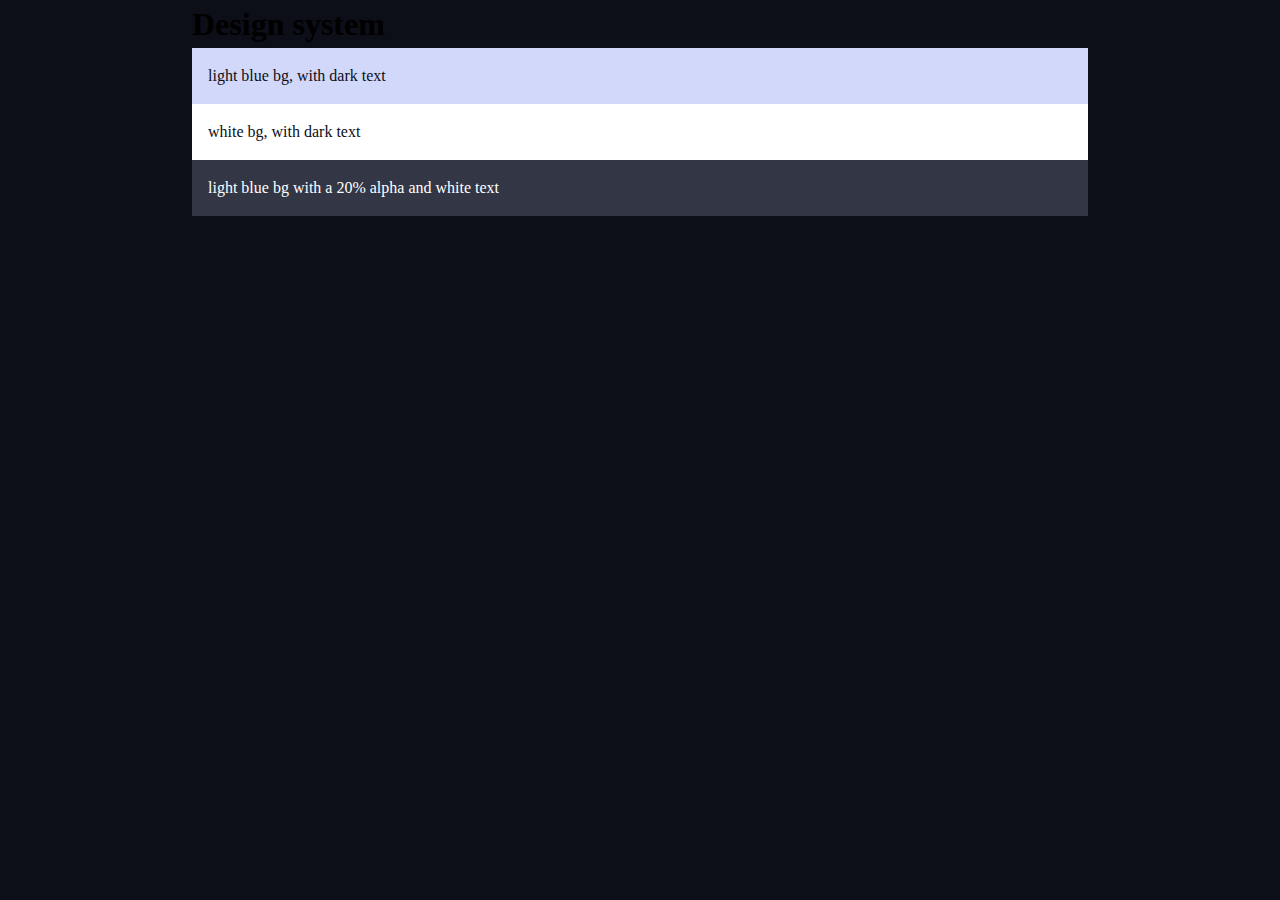
==== index.html @ c509a8eb "color challenge" ====
<html>
  <head>
    <link rel="stylesheet" href="index.css" />
    <title>Design system</title>
  </head>
  <body class="bg-dark">
    <div class="container">
      <h1>Design system</h1>

      <div class="bg-accent text-dark" style="padding: 1rem">
        light blue bg, with dark text
      </div>

      <div class=" bg-white text-dark" style="padding:1rem">
        white bg, with dark text
      </div>

      <div class="example text-white" style="padding:1rem">
      light blue bg with a 20% alpha and white text </div>

      <section id="colors"></section>
    </div>
    <script src="index.pack.js"></script>
  </body>
</html>
---- index.css ----
/*------------*/
/* Reset*/
/*------------*/

:root{
    --clr-dark:230 35% 7%;
    --clr-light: 231 77% 90%;
    --clr-white: 0 0% 100%;
}

/* box-sizing */
*,
*::before,
*::after{
    box-sizing: border-box;
}

/* reset margin */
body,
h1,
h2,
h3,
h4,
h5,
p,
figure,
picture{
    margin: 0;
}


/* set-up the body */
body{
    line-height: 1.5;
    min-height: 100vh;
}


/* make images easier to work with */
img,
picture{
    max-width: 100%;
    display: block;
}


/* make form elements easier to work with */
input,
button,
textarea,
select{
    font:inherit
}


/* remove animations for people who've turned them off */
@media (prefers-reduced-motion:reduce) {
    *,
    *::before,
    *::after{
        animation-duration: 0.01ms !important;
        animation-iteration-count: 1 !important;
        transition-duration: 0.01ms !important;
        scroll-behavior: auto !important;
    }
}


/*------------*/
/* Utility Classeπs*/
/*------------*/

.flex{
    display: flex;
    gap:var(--gap,1rem);
}

.grid{
    display: grid;
    gap:var(--gap,1rem);
}

.container{
    padding-inline: 2em;
    margin-inline: auto;
    max-width: 60rem;
}

.sr-only{
    position: absolute;
    width: 1px;
    height: 1px;
    padding: 0;
    margin: -1px;
    overflow: hidden;
    clip: rect(0,0,0,0);
    white-space: nowrap;
    border: 0;
}

.box{
    background: lightblue;
    padding: 3rem;
}

/* Colors */
.bg-dark{background-color: hsl(var(--clr-dark));}
.bg-accent{background-color: hsl(var(--clr-light));}
.bg-white{background-color: hsl(var(--clr-white));}

.text-dark{color: hsl(var(--clr-dark));}
.text-accent{color: hsl(var(--clr-light));}
.text-white{color: hsl(var(--clr-white));}

.example {background-color: hsl(var(--clr-light)/.2);}
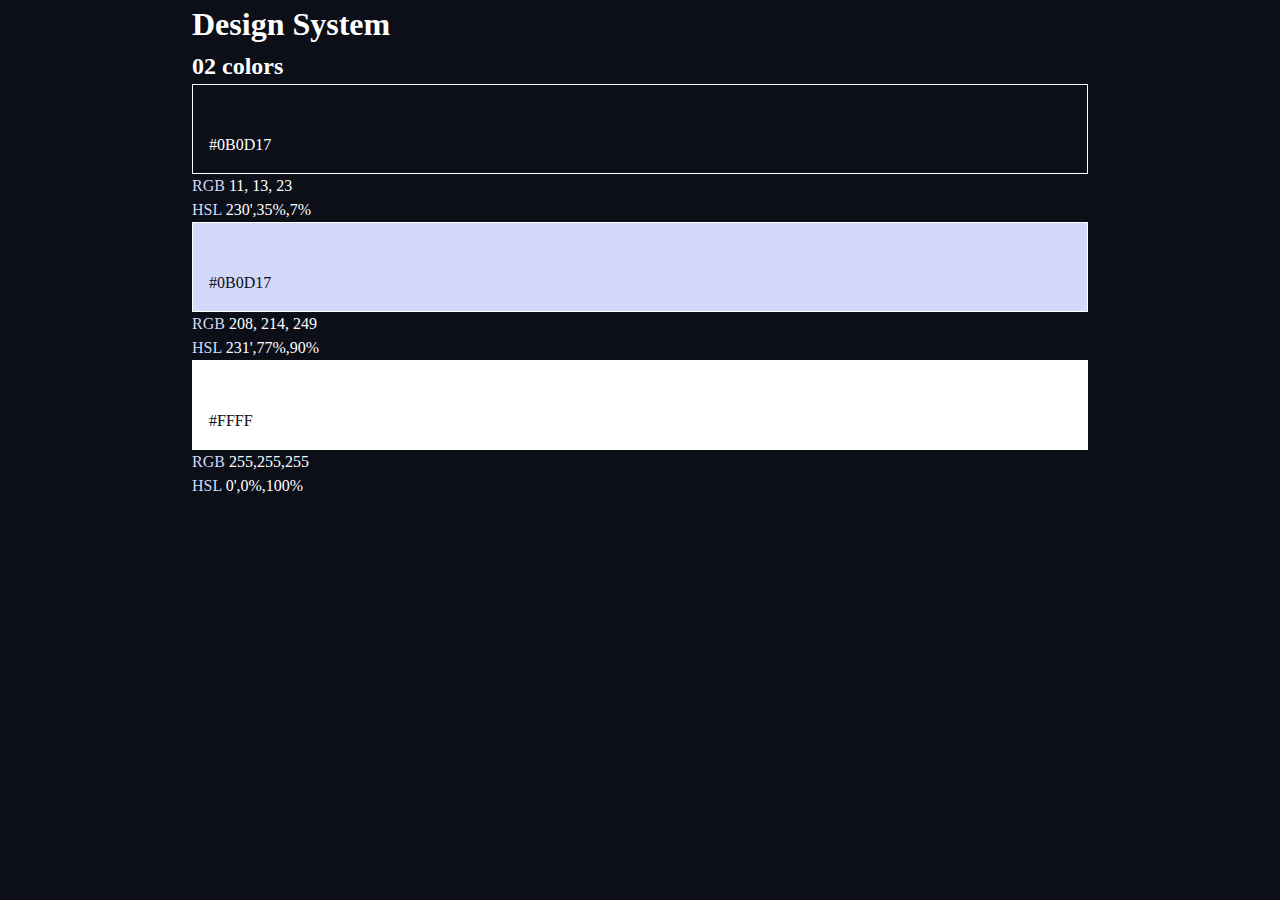
==== commit 0b7e5579: "color utility2" ====
--- a/index.html
+++ b/index.html
@@ -3,22 +3,48 @@
     <link rel="stylesheet" href="index.css" />
     <title>Design system</title>
   </head>
-  <body class="bg-dark">
-    <div class="container">
-      <h1>Design system</h1>
+  <body class="bg-dark text-white">
+    <div class="container ">
+      <h1>Design System</h1>
+      <section id="colors">
+        <h2>
+          <span>02</span>
+          colors
+        </h2>
 
-      <div class="bg-accent text-dark" style="padding: 1rem">
-        light blue bg, with dark text
-      </div>
+        <div class="">
+          <div
+            class="bg-dark text-white"
+            style="padding: 3rem 1rem 1rem; border: 1px solid white"
+          >
+            #0B0D17
+          </div>
+          <p><span class="text-accent">RGB</span> 11, 13, 23</p>
+          <p><span class="text-accent">HSL</span> 230',35%,7%</p>
+        </div>
 
-      <div class=" bg-white text-dark" style="padding:1rem">
-        white bg, with dark text
-      </div>
+        <div class="">
+          <div
+            class="bg-accent text-dark"
+            style="padding: 3rem 1rem 1rem; border: 1px solid white"
+          >
+            #0B0D17
+          </div>
+          <p><span class="text-accent">RGB</span> 208, 214, 249</p>
+          <p><span class="text-accent">HSL</span> 231',77%,90%</p>
+        </div>
 
-      <div class="example text-white" style="padding:1rem">
-      light blue bg with a 20% alpha and white text </div>
-
-      <section id="colors"></section>
+        <div class="">
+          <div
+            class="bg-white text-dark"
+            style="padding: 3rem 1rem 1rem; border: 1px solid white"
+          >
+            #FFFF
+          </div>
+          <p><span class="text-accent">RGB</span> 255,255,255</p>
+          <p><span class="text-accent">HSL</span> 0',0%,100%</p>
+        </div>
+      </section>
     </div>
     <script src="index.pack.js"></script>
   </body>
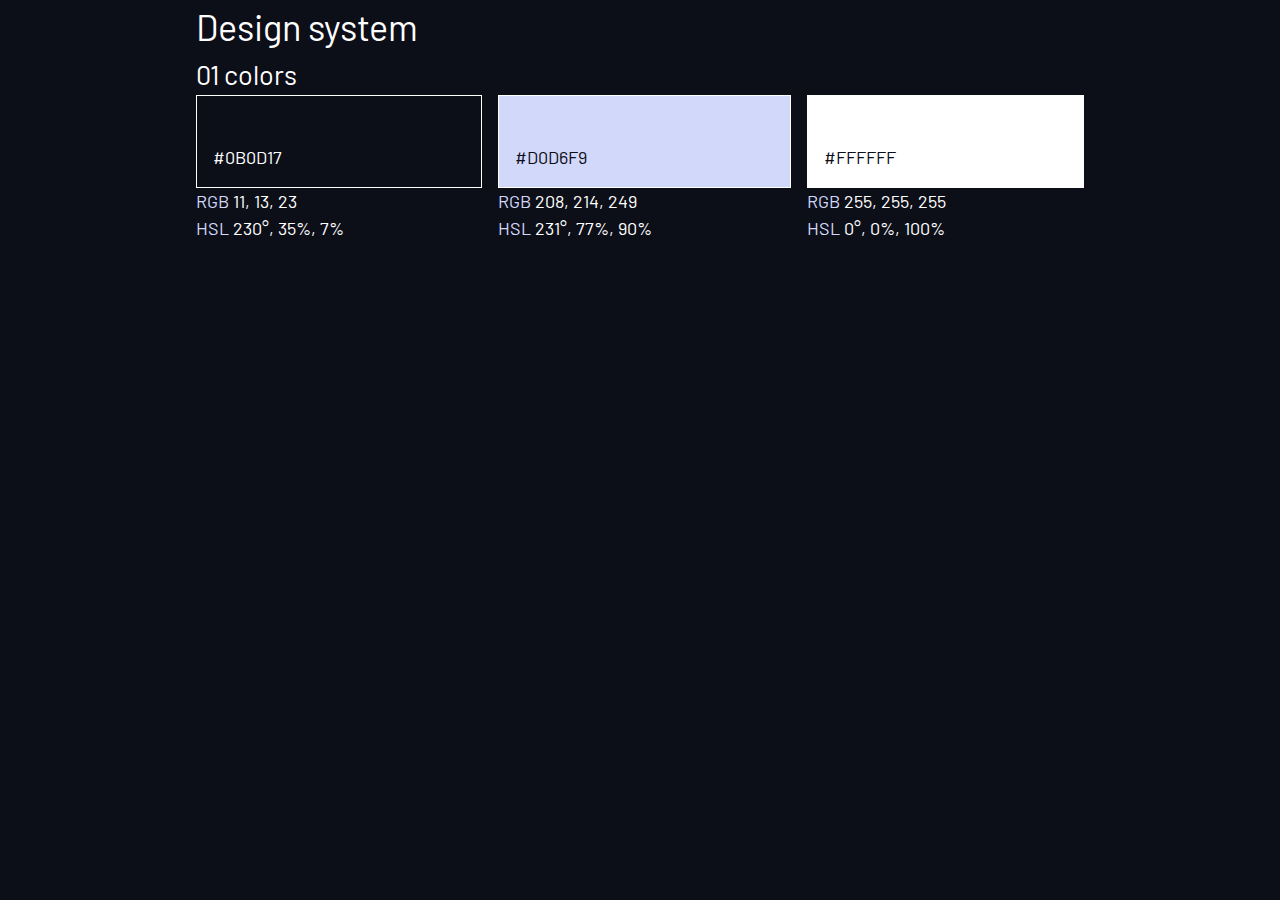
==== commit 4a3c3056: "typography part 1" ====
--- a/index.html
+++ b/index.html
@@ -1,51 +1,60 @@
 <html>
   <head>
+    <title>Design system</title>
+
+    <!-- Google fonts -->
+    <link rel="preconnect" href="https://fonts.googleapis.com" />
+    <link rel="preconnect" href="https://fonts.gstatic.com" crossorigin />
+    <link
+      href="https://fonts.googleapis.com/css2?family=Barlow+Condensed:wght@400;700&family=Bellefair&family=Barlow:wght@400;700&display=swap"
+      rel="stylesheet"
+    />
+
     <link rel="stylesheet" href="index.css" />
-    <title>Design system</title>
+
+    <style></style>
   </head>
-  <body class="bg-dark text-white">
-    <div class="container ">
-      <h1>Design System</h1>
+  <body>
+    <div class="container">
+      <h1>Design system</h1>
+
       <section id="colors">
-        <h2>
-          <span>02</span>
-          colors
-        </h2>
-
-        <div class="">
-          <div
-            class="bg-dark text-white"
-            style="padding: 3rem 1rem 1rem; border: 1px solid white"
-          >
-            #0B0D17
+        <h2><span>01</span> colors</h2>
+        <div class="flex">
+          <div style="flex-grow: 1">
+            <div
+              class="bg-dark text-white"
+              style="padding: 3rem 1rem 1rem; border: 1px solid white"
+            >
+              #0B0D17
+            </div>
+            <p><span class="text-accent">RGB</span> 11, 13, 23</p>
+            <p><span class="text-accent">HSL</span> 230°, 35%, 7%</p>
           </div>
-          <p><span class="text-accent">RGB</span> 11, 13, 23</p>
-          <p><span class="text-accent">HSL</span> 230',35%,7%</p>
-        </div>
-
-        <div class="">
-          <div
-            class="bg-accent text-dark"
-            style="padding: 3rem 1rem 1rem; border: 1px solid white"
-          >
-            #0B0D17
+          <div style="flex-grow: 1">
+            <div
+              class="bg-accent text-dark"
+              style="padding: 3rem 1rem 1rem; border: 1px solid white"
+            >
+              #D0D6F9
+            </div>
+            <p><span class="text-accent">RGB</span> 208, 214, 249</p>
+            <p><span class="text-accent">HSL</span> 231°, 77%, 90%</p>
           </div>
-          <p><span class="text-accent">RGB</span> 208, 214, 249</p>
-          <p><span class="text-accent">HSL</span> 231',77%,90%</p>
-        </div>
-
-        <div class="">
-          <div
-            class="bg-white text-dark"
-            style="padding: 3rem 1rem 1rem; border: 1px solid white"
-          >
-            #FFFF
+          <div style="flex-grow: 1">
+            <div
+              class="bg-white text-dark"
+              style="padding: 3rem 1rem 1rem; border: 1px solid white"
+            >
+              #FFFFFF
+            </div>
+            <p><span class="text-accent">RGB</span> 255, 255, 255</p>
+            <p><span class="text-accent">HSL</span> 0°, 0%, 100%</p>
           </div>
-          <p><span class="text-accent">RGB</span> 255,255,255</p>
-          <p><span class="text-accent">HSL</span> 0',0%,100%</p>
         </div>
       </section>
     </div>
+
     <script src="index.pack.js"></script>
   </body>
 </html>
--- a/index.css
+++ b/index.css
@@ -3,9 +3,24 @@
 /*------------*/
 
 :root{
+    /* colors  */
     --clr-dark:230 35% 7%;
     --clr-light: 231 77% 90%;
     --clr-white: 0 0% 100%;
+      /* font-sizes */
+      --fs-900: 9.375rem;
+      --fs-800: 6.25rem;
+      --fs-700: 3.5rem;
+      --fs-600: 2rem;
+      --fs-500: 1.75rem;
+      --fs-400: 1.125rem;
+      --fs-300: 1rem;
+      --fs-200: 0.875rem;
+      
+      /* font-families */
+      --ff-serif: "Bellefair", serif;
+      --ff-sans-cond: "Barlow Condensed", sans-serif;
+      --ff-sans-normal: "Barlow", sans-serif;
 }
 
 /* box-sizing */
@@ -28,11 +43,24 @@
     margin: 0;
 }
 
+h1,
+h2,
+h3,
+h4,
+h5,
+p{
+    font-weight: 400;;
+}
 
 /* set-up the body */
 body{
+    font-family: var(--ff-sans-normal);
+    font-size: var(--fs-400);
+    color: hsl(var(--clr-white));
+    background-color:hsl( var(--clr-dark));
     line-height: 1.5;
     min-height: 100vh;
+
 }
 
 
@@ -112,4 +140,34 @@
 .text-accent{color: hsl(var(--clr-light));}
 .text-white{color: hsl(var(--clr-white));}
 
-.example {background-color: hsl(var(--clr-light)/.2);}+.example {background-color: hsl(var(--clr-light)/.2);}
+
+.uppercase {text-decoration: uppercase;}
+
+/* * typography */ */
+
+.ff-serif { font-family: var(--ff-serif); } 
+.ff-sans-cond { font-family: var(--ff-sans-cond); } 
+.ff-sans-normal { font-family: var(--ff-sans-normal); } 
+
+.letter-spacing-1 { letter-spacing: 4.75px; } 
+.letter-spacing-2 { letter-spacing: 2.7px; } 
+.letter-spacing-3 { letter-spacing: 2.35px; } 
+
+.uppercase { text-transform: uppercase; }
+
+.fs-900 { font-size: var(--fs-900); }
+.fs-800 { font-size: var(--fs-800); }
+.fs-700 { font-size: var(--fs-700); }
+.fs-600 { font-size: var(--fs-600); }
+.fs-500 { font-size: var(--fs-500); }
+.fs-400 { font-size: var(--fs-400); }
+.fs-300 { font-size: var(--fs-300); }
+.fs-200 { font-size: var(--fs-200); }
+
+.fs-900,
+.fs-800,
+.fs-700,
+.fs-600 {
+    line-height: 1.1;
+}
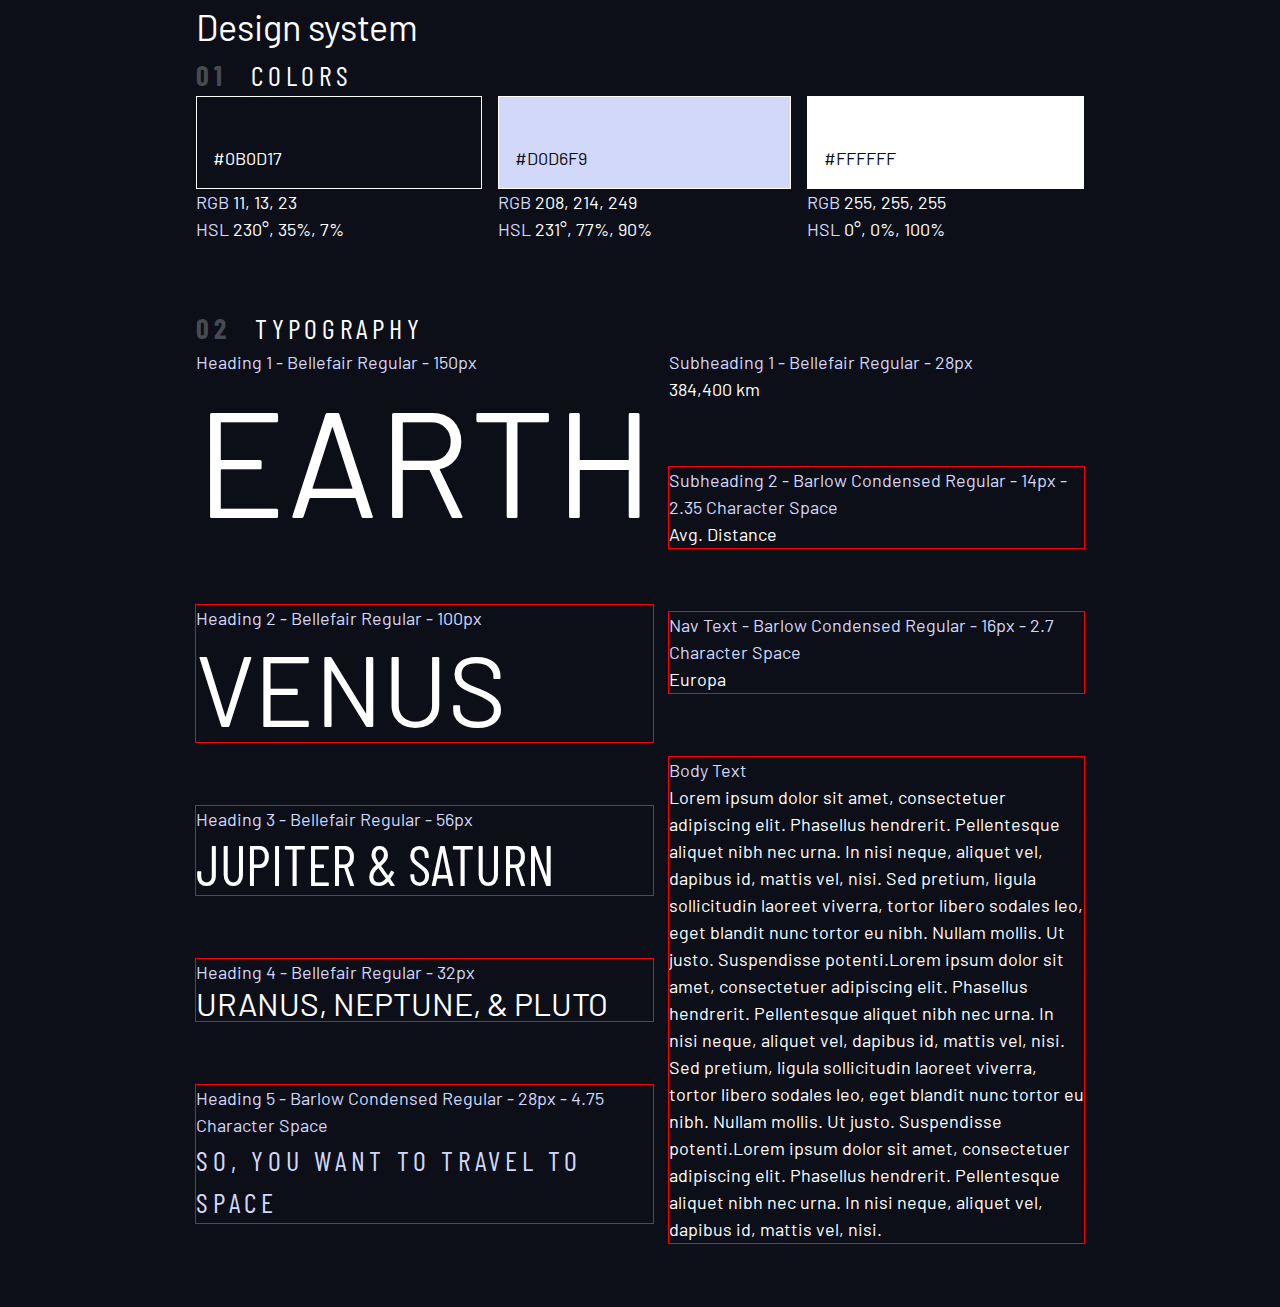
==== commit dcead4dc: "spacing" ====
--- a/index.html
+++ b/index.html
@@ -19,7 +19,7 @@
       <h1>Design system</h1>
 
       <section id="colors">
-        <h2><span>01</span> colors</h2>
+        <h2 class="numbered-title"><span>01</span> colors</h2>
         <div class="flex">
           <div style="flex-grow: 1">
             <div
@@ -53,6 +53,79 @@
           </div>
         </div>
       </section>
+      <section id="typography" style="margin: 4rem 0">
+        <h2 class="numbered-title"><span>02 </span>Typography</h2>
+        <div class="flex">
+          <div class="flow" style="flex-basis: 100%; --flow-space: 4rem">
+            <div>
+              <p class="text-accent">Heading 1 - Bellefair Regular - 150px</p>
+              <p class="fs-900 ff-serif uppercase">Earth</p>
+            </div>
+            <div>
+              <p class="text-accent">Heading 2 - Bellefair Regular - 100px</p>
+              <p class="fs-800 ff-serif uppercase">Venus</p>
+            </div>
+            <div>
+              <p class="text-accent">Heading 3 - Bellefair Regular - 56px</p>
+              <p class="fs-700 ff-sans-cond uppercase">Jupiter & Saturn</p>
+            </div>
+            <div>
+              <p class="text-accent">Heading 4 - Bellefair Regular - 32px</p>
+              <p class="fs-600 ff-serif uppercase">Uranus, Neptune, & Pluto</p>
+            </div>
+            <div>
+              <p class="text-accent">
+                Heading 5 - Barlow Condensed Regular - 28px - 4.75 Character
+                Space
+              </p>
+              <p
+                class="text-accent fs-500 ff-sans-cond uppercase letter-spacing-1"
+              >
+                So, you want to travel to space
+              </p>
+            </div>
+          </div>
+
+          <div class="flow" style="flex-basis: 100%; --flow-space: 4rem">
+            <div>
+              <p class="text-accent">Subheading 1 - Bellefair Regular - 28px</p>
+              <p>384,400 km</p>
+            </div>
+            <div>
+              <p class="text-accent">
+                Subheading 2 - Barlow Condensed Regular - 14px - 2.35 Character
+                Space
+              </p>
+              <p>Avg. Distance</p>
+            </div>
+            <div>
+              <p class="text-accent">
+                Nav Text - Barlow Condensed Regular - 16px - 2.7 Character Space
+              </p>
+              <p>Europa</p>
+            </div>
+            <div>
+              <p class="text-accent">Body Text</p>
+              <p>
+                Lorem ipsum dolor sit amet, consectetuer adipiscing elit.
+                Phasellus hendrerit. Pellentesque aliquet nibh nec urna. In nisi
+                neque, aliquet vel, dapibus id, mattis vel, nisi. Sed pretium,
+                ligula sollicitudin laoreet viverra, tortor libero sodales leo,
+                eget blandit nunc tortor eu nibh. Nullam mollis. Ut justo.
+                Suspendisse potenti.Lorem ipsum dolor sit amet, consectetuer
+                adipiscing elit. Phasellus hendrerit. Pellentesque aliquet nibh
+                nec urna. In nisi neque, aliquet vel, dapibus id, mattis vel,
+                nisi. Sed pretium, ligula sollicitudin laoreet viverra, tortor
+                libero sodales leo, eget blandit nunc tortor eu nibh. Nullam
+                mollis. Ut justo. Suspendisse potenti.Lorem ipsum dolor sit
+                amet, consectetuer adipiscing elit. Phasellus hendrerit.
+                Pellentesque aliquet nibh nec urna. In nisi neque, aliquet vel,
+                dapibus id, mattis vel, nisi.
+              </p>
+            </div>
+          </div>
+        </div>
+      </section>
     </div>
 
     <script src="index.pack.js"></script>
--- a/index.css
+++ b/index.css
@@ -107,12 +107,21 @@
     display: grid;
     gap:var(--gap,1rem);
 }
+/* Select all it has sibling before */
+/* .flow > * + *{   */
+/* .flow > *:not(:first-child){   */
+.flow > *:where(:not(:first-child)){  
+    margin-top: var(--flow-space,1rem);
+    outline: 1px solid red;
+}
+
 
 .container{
     padding-inline: 2em;
     margin-inline: auto;
     max-width: 60rem;
 }
+
 
 .sr-only{
     position: absolute;
@@ -171,3 +180,16 @@
 .fs-600 {
     line-height: 1.1;
 }
+
+.numbered-title{
+    font-family: var(--ff-sans-cond);
+    font-size: var(--fs-500);
+    text-transform: uppercase;
+    letter-spacing: 4.72px;
+}
+
+.numbered-title span{
+    margin-right: .5em;
+    font-weight: 700;
+    color: hsl(var(--clr-white)/.25);
+}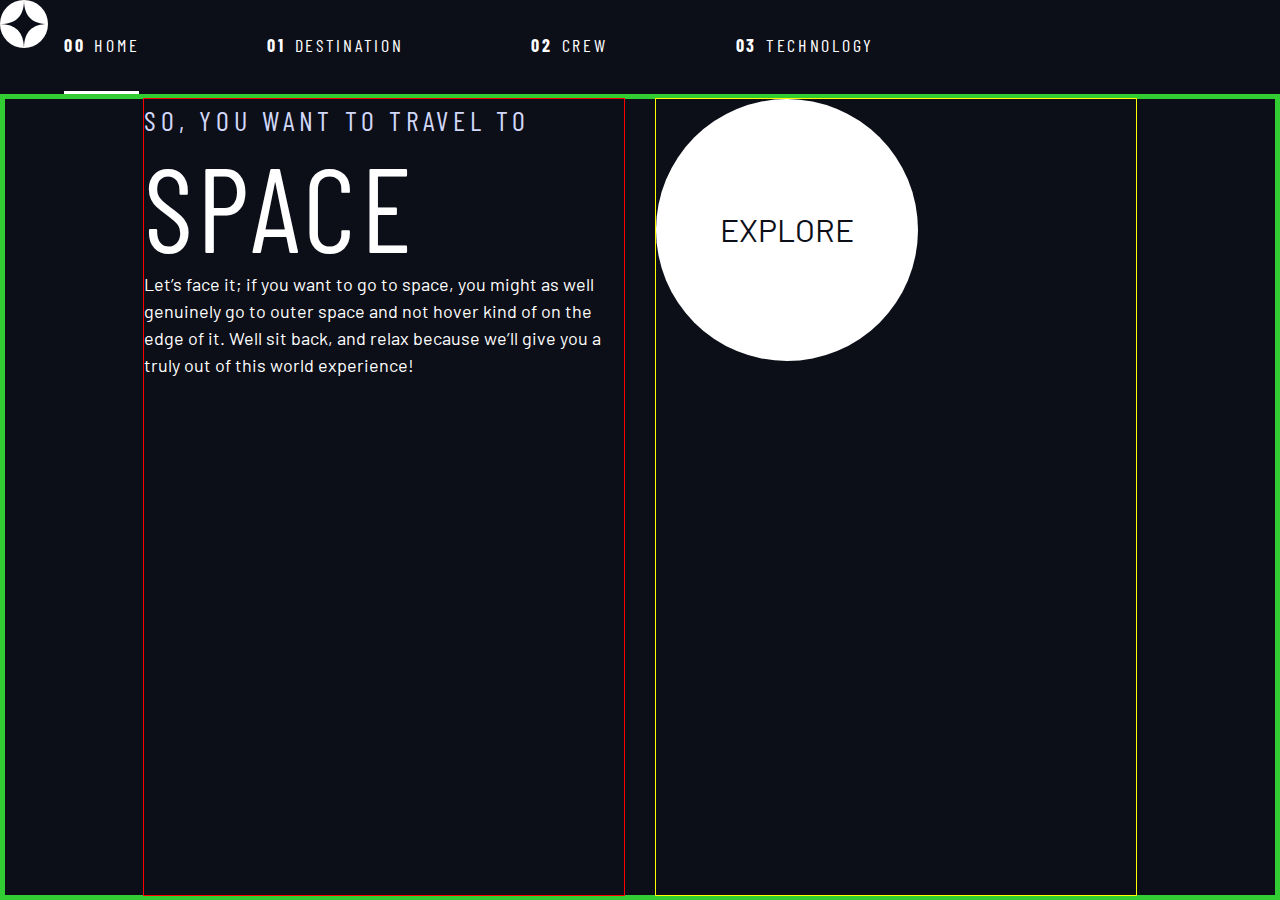
==== commit 0c0368c1: "responsiveness" ====
--- a/index.html
+++ b/index.html
@@ -1,6 +1,15 @@
-<html>
+<!DOCTYPE html>
+<html lang="en">
   <head>
-    <title>Design system</title>
+    <meta charset="UTF-8" />
+    <meta name="viewport" content="width=device-width, initial-scale=1.0" />
+
+    <link
+      rel="icon"
+      type="image/png"
+      sizes="32x32"
+      href="./assets/favicon-32x32.png"
+    />
 
     <!-- Google fonts -->
     <link rel="preconnect" href="https://fonts.googleapis.com" />
@@ -9,125 +18,74 @@
       href="https://fonts.googleapis.com/css2?family=Barlow+Condensed:wght@400;700&family=Bellefair&family=Barlow:wght@400;700&display=swap"
       rel="stylesheet"
     />
+    <!-- Our Custom CSS  -->
+    <link rel="stylesheet" href="index.css" />
+    <title>Frontend Mentor | Space tourism website</title>
+  </head>
+  <body class="home">
+    <header class="primary-header flex">
+      <div>
+        <img
+          src="./assets/shared/logo.svg"
+          alt="space tourism logo"
+          class="logo"
+        />
+      </div>
+      <nav>
+        <ul class="primary-navigation underline-indicators flex">
+          <li class="active">
+            <a
+              class="ff-sans-cond uppercase text-white letter-spacing-2"
+              href="index.html"
+              ><span>00</span>Home</a
+            >
+          </li>
+          <li class="">
+            <a
+              class="ff-sans-cond uppercase text-white letter-spacing-2"
+              href="destination.html"
+              ><span>01</span>Destination</a
+            >
+          </li>
+          <li>
+            <a
+              class="ff-sans-cond uppercase text-white letter-spacing-2"
+              href="crew.html"
+              ><span>02</span>Crew</a
+            >
+          </li>
+          <li>
+            <a
+              class="ff-sans-cond uppercase text-white letter-spacing-2"
+              href="technology.html"
+              ><span>03</span>Technology</a
+            >
+          </li>
+        </ul>
+      </nav>
+    </header>
 
-    <link rel="stylesheet" href="index.css" />
-
-    <style></style>
-  </head>
-  <body>
-    <div class="container">
-      <h1>Design system</h1>
-
-      <section id="colors">
-        <h2 class="numbered-title"><span>01</span> colors</h2>
-        <div class="flex">
-          <div style="flex-grow: 1">
-            <div
-              class="bg-dark text-white"
-              style="padding: 3rem 1rem 1rem; border: 1px solid white"
-            >
-              #0B0D17
-            </div>
-            <p><span class="text-accent">RGB</span> 11, 13, 23</p>
-            <p><span class="text-accent">HSL</span> 230°, 35%, 7%</p>
-          </div>
-          <div style="flex-grow: 1">
-            <div
-              class="bg-accent text-dark"
-              style="padding: 3rem 1rem 1rem; border: 1px solid white"
-            >
-              #D0D6F9
-            </div>
-            <p><span class="text-accent">RGB</span> 208, 214, 249</p>
-            <p><span class="text-accent">HSL</span> 231°, 77%, 90%</p>
-          </div>
-          <div style="flex-grow: 1">
-            <div
-              class="bg-white text-dark"
-              style="padding: 3rem 1rem 1rem; border: 1px solid white"
-            >
-              #FFFFFF
-            </div>
-            <p><span class="text-accent">RGB</span> 255, 255, 255</p>
-            <p><span class="text-accent">HSL</span> 0°, 0%, 100%</p>
-          </div>
-        </div>
-      </section>
-      <section id="typography" style="margin: 4rem 0">
-        <h2 class="numbered-title"><span>02 </span>Typography</h2>
-        <div class="flex">
-          <div class="flow" style="flex-basis: 100%; --flow-space: 4rem">
-            <div>
-              <p class="text-accent">Heading 1 - Bellefair Regular - 150px</p>
-              <p class="fs-900 ff-serif uppercase">Earth</p>
-            </div>
-            <div>
-              <p class="text-accent">Heading 2 - Bellefair Regular - 100px</p>
-              <p class="fs-800 ff-serif uppercase">Venus</p>
-            </div>
-            <div>
-              <p class="text-accent">Heading 3 - Bellefair Regular - 56px</p>
-              <p class="fs-700 ff-sans-cond uppercase">Jupiter & Saturn</p>
-            </div>
-            <div>
-              <p class="text-accent">Heading 4 - Bellefair Regular - 32px</p>
-              <p class="fs-600 ff-serif uppercase">Uranus, Neptune, & Pluto</p>
-            </div>
-            <div>
-              <p class="text-accent">
-                Heading 5 - Barlow Condensed Regular - 28px - 4.75 Character
-                Space
-              </p>
-              <p
-                class="text-accent fs-500 ff-sans-cond uppercase letter-spacing-1"
-              >
-                So, you want to travel to space
-              </p>
-            </div>
-          </div>
-
-          <div class="flow" style="flex-basis: 100%; --flow-space: 4rem">
-            <div>
-              <p class="text-accent">Subheading 1 - Bellefair Regular - 28px</p>
-              <p>384,400 km</p>
-            </div>
-            <div>
-              <p class="text-accent">
-                Subheading 2 - Barlow Condensed Regular - 14px - 2.35 Character
-                Space
-              </p>
-              <p>Avg. Distance</p>
-            </div>
-            <div>
-              <p class="text-accent">
-                Nav Text - Barlow Condensed Regular - 16px - 2.7 Character Space
-              </p>
-              <p>Europa</p>
-            </div>
-            <div>
-              <p class="text-accent">Body Text</p>
-              <p>
-                Lorem ipsum dolor sit amet, consectetuer adipiscing elit.
-                Phasellus hendrerit. Pellentesque aliquet nibh nec urna. In nisi
-                neque, aliquet vel, dapibus id, mattis vel, nisi. Sed pretium,
-                ligula sollicitudin laoreet viverra, tortor libero sodales leo,
-                eget blandit nunc tortor eu nibh. Nullam mollis. Ut justo.
-                Suspendisse potenti.Lorem ipsum dolor sit amet, consectetuer
-                adipiscing elit. Phasellus hendrerit. Pellentesque aliquet nibh
-                nec urna. In nisi neque, aliquet vel, dapibus id, mattis vel,
-                nisi. Sed pretium, ligula sollicitudin laoreet viverra, tortor
-                libero sodales leo, eget blandit nunc tortor eu nibh. Nullam
-                mollis. Ut justo. Suspendisse potenti.Lorem ipsum dolor sit
-                amet, consectetuer adipiscing elit. Phasellus hendrerit.
-                Pellentesque aliquet nibh nec urna. In nisi neque, aliquet vel,
-                dapibus id, mattis vel, nisi.
-              </p>
-            </div>
-          </div>
-        </div>
-      </section>
+    <div class="grid-container">
+      <div>
+        <h1 class="text-accent fs-500 ff-sans-cond uppercase letter-spacing-1">
+          So, you want to travel to
+          <span class="fs-900 ff-serif text-white">Space</span>
+        </h1>
+        <p>
+          Let’s face it; if you want to go to space, you might as well genuinely
+          go to outer space and not hover kind of on the edge of it. Well sit
+          back, and relax because we’ll give you a truly out of this world
+          experience!
+        </p>
+      </div>
+      <div>
+        <!-- explore button -->
+        <a
+          href="#"
+          class="large-button uppercase ff-serif fs-600 text-dark bg-white"
+          >Explore</a
+        >
+      </div>
     </div>
-
-    <script src="index.pack.js"></script>
   </body>
 </html>
--- a/index.css
+++ b/index.css
@@ -1,6 +1,6 @@
-/*------------*/
-/* Reset*/
-/*------------*/
+/*--------------------*/
+/* Custom Properties */
+/*-------------------*/
 
 :root{
     /* colors  */
@@ -8,7 +8,7 @@
     --clr-light: 231 77% 90%;
     --clr-white: 0 0% 100%;
       /* font-sizes */
-      --fs-900: 9.375rem;
+      --fs-900: clamp(5rem, 8vw + 1rem, 9.375rem);
       --fs-800: 6.25rem;
       --fs-700: 3.5rem;
       --fs-600: 2rem;
@@ -23,6 +23,28 @@
       --ff-sans-normal: "Barlow", sans-serif;
 }
 
+@media (min-width: 35em) {
+    :root {
+
+        --fs-800: 5rem;
+        --fs-700: 2.5rem;
+        --fs-600: 1.5rem;
+        --fs-400: 1rem;
+    }
+}
+
+@media (min-width: 45em) {
+    :root {
+        /* font-sizes */
+        --fs-800: 6.25rem;
+        --fs-700: 3.5rem;
+        --fs-600: 2rem;
+        --fs-400: 1.125rem;
+    }
+}
+
+
+
 /* box-sizing */
 *,
 *::before,
@@ -60,6 +82,8 @@
     background-color:hsl( var(--clr-dark));
     line-height: 1.5;
     min-height: 100vh;
+    display: grid;
+    grid-template-rows: min-content 1fr;
 
 }
 
@@ -112,15 +136,39 @@
 /* .flow > *:not(:first-child){   */
 .flow > *:where(:not(:first-child)){  
     margin-top: var(--flow-space,1rem);
-    outline: 1px solid red;
+    /* outline: 1px solid red; */
 }
 
 
 .container{
     padding-inline: 2em;
     margin-inline: auto;
-    max-width: 60rem;
-}
+    max-width: 80rem;
+}
+
+.grid-container{
+    border: 5px solid limegreen;
+    display: grid;
+}
+
+@media (min-width: 45em) {
+    .grid-container{
+        column-gap: var(--container-gap,2rem);
+        grid-template-columns: minmax( 2rem, 1fr) repeat(2, minmax(0, 30rem)) minmax( 2rem,1fr);
+    
+    }
+    .grid-container > *:first-child{
+        grid-column: 2;
+        outline: 1px solid red;
+    }
+    .grid-container > *:last-child{
+        grid-column: 3;
+        outline: 1px solid yellow;
+    }
+}
+
+
+
 
 
 .sr-only{
@@ -192,4 +240,109 @@
     margin-right: .5em;
     font-weight: 700;
     color: hsl(var(--clr-white)/.25);
-}+}
+
+/* -------------- */
+
+/* Comoπonents */
+/* -------------- */
+
+.large-button{
+    position: relative;
+    display: inline-grid;
+    place-items: center;
+    padding: 0 2em;
+    aspect-ratio: 1;
+    border-radius: 50%;
+    z-index: 1;
+    text-decoration: none;
+}
+
+
+.large-button::after{
+    content: '';
+    position: absolute;
+    background: hsl(var(--clr-white)/.15);
+    width: 100%;
+    height: 100%;
+    border-radius: 50%;
+    z-index: -1;
+    opacity: 0;
+    transition: opacity 500ms transform 500ms ease-in-out;
+}
+
+.large-button:hover::after,
+.large-button:focus::after{
+    transform: scale(1.5);
+    opacity: 1;
+}
+
+
+.primary-navigation{
+    --gap: 8rem;
+    --underline-gap:2rem;
+    list-style: none;
+    padding: 0;
+    margin: 0;
+}
+
+.primary-navigation a{
+    text-decoration: none;
+}
+
+.primary-navigation a > span{
+    font-weight: 700;
+    margin-right: .5em;
+}
+
+.underline-indicators >*{
+    padding: var(--underline-gap,1rem) 0;
+    cursor: pointer;
+    border: 0;
+    border-bottom: .2rem solid hsl(var(--clr-light)/0);
+}
+
+/* .underline-indicators li:hover,
+.underline-indicators  li:focus {
+    border-color: hsl( var(--clr-white) / .5);
+} */
+
+.underline-indicators  > li:hover,
+.underline-indicators > li:active{
+    border-color: rgba(255, 255, 255, 0.5);
+}
+
+.underline-indicators  > button:hover,
+.underline-indicators > button:active{
+    border-color: rgba(255, 255, 255, 0.5);
+}
+
+
+.underline-indicators > .active,
+.underline-indicators > [aria-selected="true"]{
+    color: hsl(var(--clr-white)/1) ;
+    border-color: hsl(var(--clr-white)/1) ;
+}
+
+.tab-list{
+    --gap:2rem;
+}
+
+.dot-indicators > *{
+    cursor: pointer;
+    border: 0;
+    border-radius: 50%;
+    aspect-ratio: 1;
+    padding: .5em;
+    background-color: hsl(var(--clr-white)/.25);
+}
+
+.dot-indicators >button:hover,
+.dot-indicators >button:focus{
+    background-color: hsl(var(--clr-white)/.5);
+}
+
+.dot-indicators > [aria-selected="true"] {
+    background-color: hsl( var(--clr-white) / 1); 
+}
+
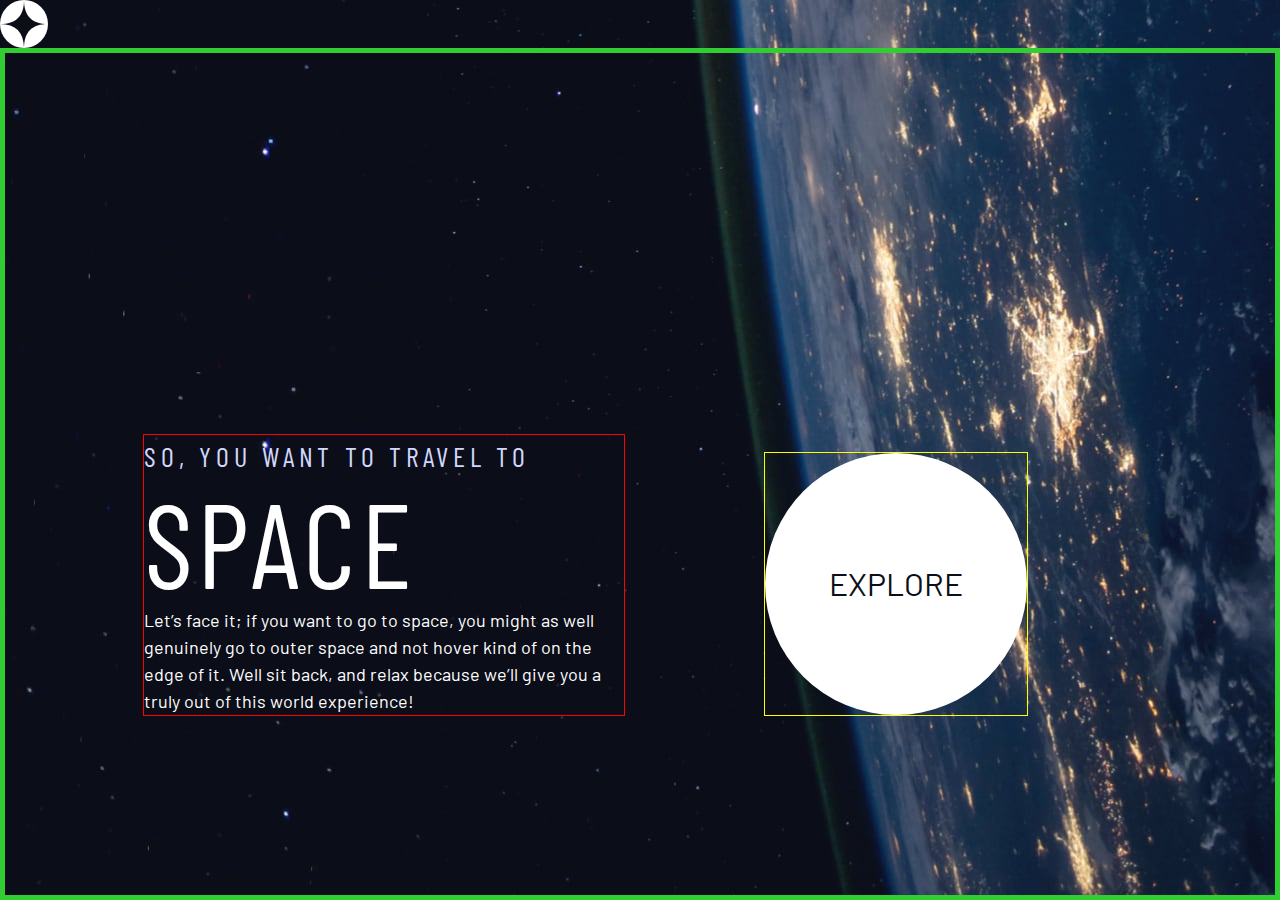
==== commit 2b655247: "homepage" ====
--- a/index.html
+++ b/index.html
@@ -31,7 +31,7 @@
           class="logo"
         />
       </div>
-      <nav>
+      <!-- <nav>
         <ul class="primary-navigation underline-indicators flex">
           <li class="active">
             <a
@@ -62,14 +62,15 @@
             >
           </li>
         </ul>
-      </nav>
+      </nav> -->
     </header>
 
-    <div class="grid-container">
+    <div class="grid-container grid-container--home">
+    <!-- <div class="container flex even-columns" style="max-width: 60rem;"> -->
       <div>
         <h1 class="text-accent fs-500 ff-sans-cond uppercase letter-spacing-1">
           So, you want to travel to
-          <span class="fs-900 ff-serif text-white">Space</span>
+          <span class="fs-900 ff-serif text-white d-block">Space</span>
         </h1>
         <p>
           Let’s face it; if you want to go to space, you might as well genuinely
@@ -79,6 +80,7 @@
         </p>
       </div>
       <div>
+      <!-- <div style="display: flex; justify-content: flex-end; align-items: flex-start;"> -->
         <!-- explore button -->
         <a
           href="#"
--- a/index.css
+++ b/index.css
@@ -127,10 +127,21 @@
     gap:var(--gap,1rem);
 }
 
+.flex.even-columns>*{
+    width: 100%;
+    /* outline: 1px solid limegreen; */
+}
+
 .grid{
     display: grid;
     gap:var(--gap,1rem);
 }
+
+.d-block{
+    display: block;
+}
+
+
 /* Select all it has sibling before */
 /* .flow > * + *{   */
 /* .flow > *:not(:first-child){   */
@@ -147,12 +158,23 @@
 }
 
 .grid-container{
+    text-align: center;
     border: 5px solid limegreen;
     display: grid;
+    place-items: center;
+    padding-inline:1rem ;
+    /* place-content: center; <- with no space at all */
+    /* place-content: center; */
+    /* row-gap: 10%; */
+}
+
+.grid-container *{
+    max-width: 50ch ;
 }
 
 @media (min-width: 45em) {
     .grid-container{
+        text-align: left;
         column-gap: var(--container-gap,2rem);
         grid-template-columns: minmax( 2rem, 1fr) repeat(2, minmax(0, 30rem)) minmax( 2rem,1fr);
     
@@ -165,6 +187,17 @@
         grid-column: 3;
         outline: 1px solid yellow;
     }
+
+    .grid-container--home{
+        padding-bottom: max(6rem,20vh);
+        align-items: end;
+    }
+}
+.grid-container > *:first-child{
+    outline: 1px solid red;
+}
+.grid-container > *:last-child{
+    outline: 1px solid yellow;
 }
 
 
@@ -248,6 +281,7 @@
 /* -------------- */
 
 .large-button{
+    font-size: 2rem;
     position: relative;
     display: inline-grid;
     place-items: center;
@@ -346,3 +380,27 @@
     background-color: hsl( var(--clr-white) / 1); 
 }
 
+/* Page specific  background*/
+
+body{
+    background-size: cover;
+    background-position: bottom center;
+}
+
+/* home  */
+.home {
+    background-image: url(./assets/home/background-home-mobile.jpg);
+}
+
+@media (min-width:35rem) {
+    .home{
+        background-position: center;
+        background-image: url(./assets/home/background-home-tablet.jpg);
+    }
+}
+
+@media (min-width:45rem) {
+    .home{
+        background-image: url(./assets/home/background-home-desktop.jpg);
+    }
+}